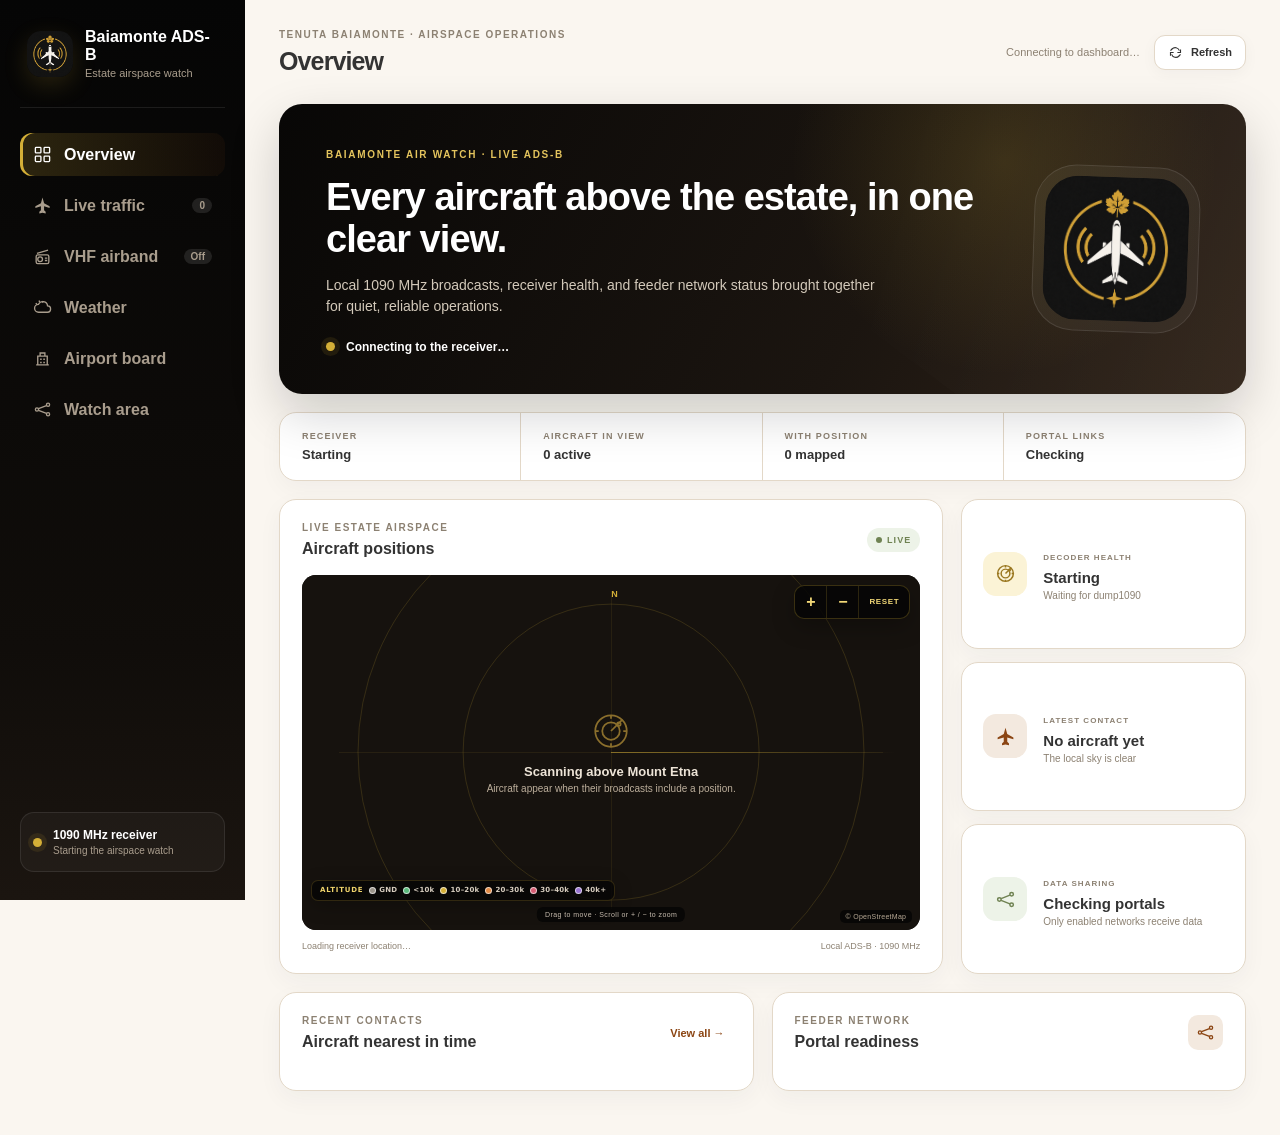
==== baiamonte_adsb/dashboard/web/index.html @ bd0f84be "Fix ADSBHub target visibility" ====
<!doctype html>
<html lang="en">
<head>
  <meta charset="utf-8">
  <meta name="viewport" content="width=device-width,initial-scale=1">
  <meta name="theme-color" content="#faf6f0" media="(prefers-color-scheme: light)">
  <meta name="theme-color" content="#0b0b0b" media="(prefers-color-scheme: dark)">
  <meta name="apple-mobile-web-app-capable" content="yes">
  <meta name="apple-mobile-web-app-status-bar-style" content="black-translucent">
  <meta name="apple-mobile-web-app-title" content="Baiamonte ADS-B">
  <title>Baiamonte ADS-B</title>
  <link rel="icon" type="image/png" sizes="16x16" href="favicon-16.png?v=232">
  <link rel="icon" type="image/png" sizes="32x32" href="favicon-32.png?v=232">
  <link rel="apple-touch-icon" sizes="180x180" href="apple-touch-icon.png?v=232">
  <link rel="manifest" href="site.webmanifest?v=232">
  <link rel="stylesheet" href="app.css">
  <link rel="stylesheet" href="map-theme.css?v=150">
  <link rel="stylesheet" href="weather-theme.css?v=130">
  <link rel="stylesheet" href="interaction-theme.css?v=130">
  <link rel="stylesheet" href="detail-theme.css?v=141">
  <link rel="stylesheet" href="airband-theme.css?v=200">
  <link rel="stylesheet" href="operations-theme.css?v=200">
  <link rel="stylesheet" href="enrichment-theme.css?v=200">
  <link rel="stylesheet" href="adsbhub-targets.css?v=231">
  <link id="automatic-theme" rel="stylesheet" href="theme.css?v=230">
  <link id="forced-dark-theme" rel="stylesheet" href="forced-dark.css?v=230" media="not all">
</head>
<body>
  <svg class="sprite" aria-hidden="true"><defs>
    <symbol id="i-grid" viewBox="0 0 24 24"><rect x="3" y="3" width="7" height="7" rx="1"/><rect x="14" y="3" width="7" height="7" rx="1"/><rect x="3" y="14" width="7" height="7" rx="1"/><rect x="14" y="14" width="7" height="7" rx="1"/></symbol>
    <symbol id="i-plane" viewBox="0 0 24 24"><path d="m12 2 2 7 7 4v2l-7-2v5l2 2v2l-4-1-4 1v-2l2-2v-5l-7 2v-2l7-4 2-7Z"/></symbol>
    <symbol id="i-radar" viewBox="0 0 24 24"><circle cx="12" cy="12" r="9"/><circle cx="12" cy="12" r="5"/><path d="M12 12 18.5 5.5M12 3v2M21 12h-2M12 21v-2M3 12h2"/><circle cx="16.5" cy="8" r="1"/></symbol>
    <symbol id="i-network" viewBox="0 0 24 24"><circle cx="5" cy="12" r="2"/><circle cx="19" cy="6" r="2"/><circle cx="19" cy="18" r="2"/><path d="m7 11 10-4M7 13l10 4"/></symbol>
    <symbol id="i-refresh" viewBox="0 0 24 24"><path d="M20 7v5h-5M4 17v-5h5"/><path d="M18.2 9A7 7 0 0 0 6.4 6.4L4 9M5.8 15A7 7 0 0 0 17.6 17.6L20 15"/></symbol>
    <symbol id="i-radio" viewBox="0 0 24 24"><path d="m5 8 14-4M6 10h12a2 2 0 0 1 2 2v7a2 2 0 0 1-2 2H6a2 2 0 0 1-2-2v-7a2 2 0 0 1 2-2Z"/><circle cx="9" cy="15.5" r="3"/><path d="M15 14h3M15 17h3"/></symbol>
    <symbol id="i-weather" viewBox="0 0 24 24"><path d="M7 18h11a4 4 0 0 0 .4-8A6 6 0 0 0 7 8a5 5 0 0 0 0 10Z"/><path d="M8 3v2M3.5 6.5 5 8M13 4l-1 2"/></symbol>
    <symbol id="i-airport" viewBox="0 0 24 24"><path d="M4 20h16M6 20V9h12v11M9 13h2M13 13h2M9 17h2M13 17h2M9 9V5h6v4"/></symbol>
  </defs></svg>
  <div class="shell">
    <aside>
      <div class="brand"><img src="brand-icon.png" alt=""><span><strong>Baiamonte ADS-B</strong><small>Estate airspace watch</small></span></div>
      <nav>
        <button class="nav active" data-page="overview"><svg><use href="#i-grid"/></svg>Overview</button>
        <button class="nav" data-page="aircraft"><svg><use href="#i-plane"/></svg>Live traffic <em id="nav-count">0</em></button>
        <button class="nav" data-page="airband"><svg><use href="#i-radio"/></svg>VHF airband <em id="vhf-nav-state">Off</em></button>
        <button class="nav" data-page="weather"><svg><use href="#i-weather"/></svg>Weather</button>
        <button class="nav" data-page="airport"><svg><use href="#i-airport"/></svg>Airport board</button>
        <button class="nav" data-page="area"><svg><use href="#i-network"/></svg>Watch area</button>
      </nav>
      <div class="estate-note"><i id="side-light"></i><span><b>1090 MHz receiver</b><small id="side-status">Starting the airspace watch</small></span></div>
    </aside>
    <main>
      <header><div><p class="eyebrow">TENUTA BAIAMONTE · AIRSPACE OPERATIONS</p><h1 id="page-title">Overview</h1></div><div class="header-tools"><span id="last-check">Waiting for receiver</span><button id="refresh"><svg><use href="#i-refresh"/></svg>Refresh</button></div></header>
      <section class="page active" id="overview">
        <div class="hero"><div class="hero-copy"><span>BAIAMONTE AIR WATCH · LIVE ADS-B</span><h2>Every aircraft above the estate, in one clear view.</h2><p>Local 1090 MHz broadcasts, receiver health, and feeder network status brought together for quiet, reliable operations.</p><div class="hero-state"><i id="hero-light"></i><b id="hero-status">Connecting to the receiver…</b></div></div><div class="hero-emblem"><img src="brand-icon.png" alt="Baiamonte aviation emblem"></div></div>
        <div class="summary-strip"><div><small>RECEIVER</small><b id="receiver-status">Starting</b></div><div><small>AIRCRAFT IN VIEW</small><b id="aircraft-count">0 active</b></div><div><small>WITH POSITION</small><b id="positioned-count">0 mapped</b></div><div><small>PORTAL LINKS</small><b id="portal-count">Checking</b></div></div>
        <div class="overview-grid">
          <article class="panel map-panel"><div class="panel-head"><div><p>LIVE ESTATE AIRSPACE</p><h3>Aircraft positions</h3></div><span class="live-pill"><i></i>LIVE</span></div><div class="radar-map" id="radar-map"><div class="range-ring one"></div><div class="range-ring two"></div><div class="cross x"></div><div class="cross y"></div><div class="sweep"></div><span class="compass">N</span><div class="map-empty" id="map-empty"><svg><use href="#i-radar"/></svg><b>Scanning above Mount Etna</b><small>Aircraft appear when their broadcasts include a position.</small></div></div><div class="map-footer"><span id="location-label">Loading receiver location…</span><span>Local ADS-B · 1090 MHz</span></div></article>
          <div class="status-column"><article class="metric-card gold"><span><svg><use href="#i-radar"/></svg></span><div><small>DECODER HEALTH</small><h3 id="decoder-card">Starting</h3><p id="decoder-detail">Waiting for dump1090</p></div></article><article class="metric-card brown"><span><svg><use href="#i-plane"/></svg></span><div><small>LATEST CONTACT</small><h3 id="latest-flight">No aircraft yet</h3><p id="latest-detail">The local sky is clear</p></div></article><article class="metric-card olive"><span><svg><use href="#i-network"/></svg></span><div><small>DATA SHARING</small><h3 id="sharing-card">Checking portals</h3><p>Only enabled networks receive data</p></div></article></div>
        </div>
        <div class="lower-grid"><article class="panel"><div class="panel-head"><div><p>RECENT CONTACTS</p><h3>Aircraft nearest in time</h3></div><button class="text-button" data-go="aircraft">View all →</button></div><div id="recent-aircraft" class="recent-list"></div></article><article class="panel"><div class="panel-head"><div><p>FEEDER NETWORK</p><h3>Portal readiness</h3></div><span class="route-icon"><svg><use href="#i-network"/></svg></span></div><div id="portal-summary" class="portal-list"></div></article></div>
      </section>
      <section class="page" id="aircraft"><div class="section-head"><div><button class="back-button" data-go="overview">← Back to overview</button><p>LIVE TRAFFIC</p><h2>Live traffic</h2><span>Flag, airline or operator, registration, aircraft type, altitude, speed, track, and radio details.</span></div><span class="badge" id="aircraft-badge">0 active</span></div><div id="aircraft-grid" class="aircraft-grid"></div></section>
      <section class="page" id="airband">
        <div class="section-head"><div><button class="back-button" data-go="overview">← Back to overview</button><p>RECEIVE-ONLY AVIATION AUDIO</p><h2>VHF airband</h2><span>Listen to the second RTL-SDR scanning configured civil aviation channels.</span></div><span class="badge neutral" id="vhf-badge">Disabled</span></div>
        <div class="airband-grid">
          <article class="airband-player"><div class="airband-player-copy"><span class="radio-kicker"><i id="vhf-light"></i> TENUTA BAIAMONTE RADIO</span><h3 id="vhf-title">VHF receiver disabled</h3><p id="vhf-detail">Enable the VHF airband receiver in the add-on configuration to begin.</p><audio id="vhf-player" controls preload="none"><source src="api/airband-stream" type="audio/mpeg"></audio><small>Receive-only audio · Civil aviation band · Secrets remain inside Home Assistant</small></div><div class="radio-dial"><svg><use href="#i-radio"/></svg><b>VHF</b><span>118–137 MHz</span></div></article>
          <article class="panel"><p>RADIO PROFILE</p><h3>Second receiver</h3><div id="vhf-profile" class="radio-profile"></div><div class="vhf-warning hidden" id="vhf-conflict">The ADS-B and VHF roles use the same radio. Assign VHF to a different RTL-SDR device.</div></article>
        </div>
        <article class="panel channel-panel"><div class="panel-head"><div><p>SCAN LIST</p><h3>Catania and eastern Sicily aviation channels</h3></div><span class="live-pill"><i></i>RECEIVE ONLY</span></div><div id="vhf-channels" class="vhf-channels"></div></article>
      </section>
      <section class="page" id="area">
        <div class="section-head"><div><button class="back-button" data-go="overview">← Back to overview</button><p>RECEIVER AND SHARING</p><h2>Watch area</h2><span>Receiver health, radio configuration, GPS position, and feeder readiness.</span></div><span class="badge neutral">Configuration</span></div>
        <div class="area-grid"><article class="panel"><p>RECEIVER LOG</p><h3>Hardware activity</h3><div id="receiver-log" class="receiver-log"></div></article><article class="panel"><p>RADIO PROFILE</p><h3>1090 MHz receiver</h3><div id="radio-profile" class="radio-profile"></div></article></div>
        <article class="panel adsbhub-panel">
          <div class="panel-head"><div><p>ADSBHUB · IN AND OUT</p><h3>Public station connection</h3></div><span class="badge neutral" id="adsbhub-badge">Disabled</span></div>
          <div class="public-address"><small>PUBLIC ADDRESS FOR ADSBHUB STATION HOST (IP)</small><div><b id="adsbhub-public-ip">Detecting…</b><button class="text-button" id="copy-adsbhub-ip" type="button">Copy</button><button class="text-button" id="check-adsbhub-ip" type="button">Check public IP now</button></div><span id="adsbhub-public-note">The address is detected without revealing your private update key.</span></div>
          <div class="adsbhub-routes">
            <div><small>OUTBOUND RAW</small><b id="adsbhub-outbound">Disabled</b><span id="adsbhub-outbound-detail">Local receiver → ADSBHub :5001</span></div>
            <div><small>INBOUND SBS</small><b id="adsbhub-inbound">Disabled</b><span id="adsbhub-inbound-detail">ADSBHub :5002 → separate local feed</span></div>
            <div><small>DYNAMIC IP</small><b id="adsbhub-update">Waiting</b><span id="adsbhub-update-detail">Private key remains in Home Assistant</span></div>
          </div>
          <p class="adsbhub-help" id="adsbhub-help">In ADSBHub, select Client mode and Raw protocol, then enter the public address shown above as Station Host (IP).</p>
        </article>
        <div id="portal-grid" class="portal-grid"></div>
        <article class="panel privacy"><span class="route-icon"><svg><use href="#i-network"/></svg></span><div><p>BAIAMONTE DATA POLICY</p><h3>Your keys stay inside Home Assistant</h3><span>This dashboard reports only whether a portal is enabled and configured. It never exposes sharing keys, feeder IDs, UUIDs, or sharecodes.</span></div></article>
      </section>
      <section class="page" id="weather"><div class="section-head"><div><button class="back-button" data-go="overview">← Back to overview</button><p>SICILY WEATHER</p><h2>Estate and aviation weather</h2><span>GPS-positioned conditions, five-day outlook, live rain radar, and nearby METAR reports.</span></div><span class="badge neutral" id="weather-source">Loading</span></div><div id="weather-current" class="weather-current"></div><article class="panel operations-panel"><div class="panel-head"><div><p>FIVE-DAY OUTLOOK</p><h3>Tenuta Baiamonte</h3></div></div><div id="weather-forecast" class="weather-forecast"></div></article><article class="panel operations-panel"><div class="panel-head"><div><p>AVIATION WEATHER</p><h3>Eastern Sicily METAR</h3></div></div><div id="metar-grid" class="metar-grid"></div></article></section>
      <section class="page" id="airport"><div class="section-head"><div><button class="back-button" data-go="overview">← Back to overview</button><p>CATANIA MOVEMENTS</p><h2><span id="airport-code">LICC</span> airport board</h2><span id="airport-source">OpenSky observed movements</span></div><button class="badge board-refresh" id="airport-refresh">Refresh board</button></div><div class="airport-columns"><article class="panel"><div class="panel-head"><div><p>ARRIVALS</p><h3>Recent and expected inbound</h3></div></div><div id="arrival-board" class="movement-board"><div class="empty">Open the board to load movements.</div></div></article><article class="panel"><div class="panel-head"><div><p>DEPARTURES</p><h3>Recent and expected outbound</h3></div></div><div id="departure-board" class="movement-board"><div class="empty">Open the board to load movements.</div></div></article></div><p class="airport-notice" id="airport-notice">Free mode shows observed OpenSky movements. Optional FlightAware AeroAPI adds schedules, gates, and live status.</p></section>
    </main>
  </div>
  <script src="map.js?v=150"></script>
  <script src="airport.js?v=200"></script>
  <script src="app.js?v=233"></script>
  <script src="theme-control.js?v=230"></script>
  <script src="operations.js?v=220"></script>
  <script src="adsbhub-health.js?v=233"></script>
</body>
</html>
---- baiamonte_adsb/dashboard/web/app.css ----
:root{--black:#050505;--charcoal:#17130f;--ink:#333;--muted:#7d7469;--line:#e3d8c8;--paper:#faf6f0;--white:#fff;--gold:#d4af37;--brown:#8b4513;--olive:#6f8252;--red:#b7544d;--shadow:0 18px 50px rgba(16,20,24,.09)}*{box-sizing:border-box}html,body{margin:0;min-height:100%;font-family:"Avenir Next",Futura,"Century Gothic",-apple-system,BlinkMacSystemFont,"Segoe UI",sans-serif;color:var(--ink);background:var(--paper)}button{font:inherit}.sprite{position:absolute;width:0;height:0}.shell{display:grid;grid-template-columns:245px 1fr;min-height:100vh}aside{position:sticky;top:0;height:100vh;background:linear-gradient(180deg,#050505,#100d0a 72%,#1b1510);color:#fff;padding:28px 20px;display:flex;flex-direction:column}.brand{display:flex;align-items:center;gap:12px;padding:0 7px 28px;border-bottom:1px solid rgba(255,255,255,.09)}.brand img{width:46px;height:46px;border-radius:14px;box-shadow:0 8px 25px rgba(212,175,55,.16)}.brand span,.estate-note span{display:flex;flex-direction:column}.brand strong{font-size:16px}.brand small,.estate-note small{color:#a99d8d;margin-top:3px;font-size:11px}nav{padding-top:25px;display:grid;gap:8px}.nav{border:0;background:transparent;color:#a99d8d;border-radius:12px;padding:12px 13px;display:flex;align-items:center;gap:12px;cursor:pointer;text-align:left;font-weight:650;transition:.2s}.nav svg,.route-icon svg{width:19px;height:19px;fill:none;stroke:currentColor;stroke-width:1.7}.nav #unused,.nav use[href="#i-plane"]{fill:currentColor;stroke:none}.nav:hover{color:#fffaf2;background:rgba(255,255,255,.05)}.nav.active{color:#fff;background:linear-gradient(90deg,rgba(212,175,55,.18),rgba(139,69,19,.08));box-shadow:inset 3px 0 var(--gold)}.nav em{margin-left:auto;background:rgba(255,255,255,.1);border-radius:20px;padding:2px 7px;font-size:10px;font-style:normal}.estate-note{margin-top:auto;display:flex;align-items:center;gap:11px;padding:15px 12px;border:1px solid rgba(255,255,255,.09);border-radius:14px;background:rgba(255,255,255,.035)}.estate-note>i,.hero-state i{width:9px;height:9px;border-radius:50%;background:var(--gold);box-shadow:0 0 0 5px rgba(212,175,55,.1)}.estate-note>i.online,.hero-state i.online{background:var(--olive);box-shadow:0 0 0 5px rgba(111,130,82,.14)}.estate-note b{font-size:12px}.estate-note small{font-size:10px;white-space:nowrap;overflow:hidden;text-overflow:ellipsis;max-width:160px}main{min-width:0;padding:0 34px 44px}header{height:104px;display:flex;align-items:center;justify-content:space-between}p.eyebrow,.panel p,.section-head p{margin:0 0 7px;font-size:10px;font-weight:800;letter-spacing:.15em;color:#8c8172}header h1{margin:0;font-size:25px;letter-spacing:-.035em}.header-tools{display:flex;align-items:center;gap:14px;color:#8c8172;font-size:11px}#refresh{border:1px solid var(--line);background:#fff;color:var(--ink);border-radius:11px;padding:9px 13px;display:flex;align-items:center;gap:8px;cursor:pointer;font-weight:700;box-shadow:0 4px 15px rgba(16,36,60,.04)}#refresh svg{width:15px;height:15px;fill:none;stroke:currentColor;stroke-width:1.8}.page{display:none}.page.active{display:block}.hero{min-height:244px;border-radius:23px;overflow:hidden;background:radial-gradient(circle at 75% 20%,rgba(212,175,55,.16),transparent 28%),linear-gradient(120deg,#080706 0%,#1b1510 62%,#302318 100%);box-shadow:0 20px 50px rgba(5,10,15,.18);padding:40px 47px;display:flex;justify-content:space-between;align-items:center;color:#fff;position:relative}.hero:before{content:"";position:absolute;inset:0;background:linear-gradient(105deg,transparent 60%,rgba(255,255,255,.035));clip-path:polygon(30% 0,100% 0,100% 100%,70% 100%)}.hero-copy{position:relative;z-index:1;max-width:650px}.hero-copy>span{font-size:10px;color:#e4c45d;font-weight:800;letter-spacing:.17em}.hero h2{font-size:38px;line-height:1.1;letter-spacing:-.025em;margin:15px 0 10px}.hero p{color:#d3c9ba;font-size:14px;line-height:1.55;max-width:550px}.hero-state{display:flex;align-items:center;gap:11px;margin-top:22px;font-size:12px}.hero-emblem{position:relative;z-index:1;width:166px;height:166px;border-radius:42px;padding:10px;background:rgba(255,255,255,.045);border:1px solid rgba(255,255,255,.1);transform:rotate(2deg)}.hero-emblem img{width:100%;height:100%;object-fit:cover;border-radius:33px}.summary-strip{margin:18px 0;display:grid;grid-template-columns:repeat(4,1fr);background:#fff;border:1px solid var(--line);border-radius:17px;box-shadow:0 8px 24px rgba(16,36,60,.04)}.summary-strip div{padding:18px 22px;border-right:1px solid var(--line);display:flex;flex-direction:column}.summary-strip div:last-child{border-right:0}.summary-strip small{font-size:9px;letter-spacing:.13em;font-weight:800;color:#8c8172}.summary-strip b{font-size:13px;margin-top:6px}.overview-grid{display:grid;grid-template-columns:minmax(0,1.75fr) minmax(250px,.75fr);gap:18px}.panel{background:#fff;border:1px solid var(--line);border-radius:17px;padding:22px;box-shadow:0 8px 25px rgba(16,36,60,.045)}.panel-head{display:flex;align-items:center;justify-content:space-between;margin-bottom:17px}.panel h3{font-size:16px;margin:0}.live-pill{font-size:9px;font-weight:900;letter-spacing:.12em;color:var(--olive);background:#edf3e8;padding:7px 9px;border-radius:30px}.live-pill i{display:inline-block;width:6px;height:6px;background:var(--olive);border-radius:50%;margin-right:5px}.radar-map{height:355px;border-radius:14px;position:relative;overflow:hidden;background-color:#16120e;background-image:linear-gradient(rgba(212,175,55,.055) 1px,transparent 1px),linear-gradient(90deg,rgba(212,175,55,.055) 1px,transparent 1px),radial-gradient(circle at 50% 50%,rgba(139,69,19,.17),transparent 62%);background-size:34px 34px,34px 34px,100% 100%}.range-ring{position:absolute;left:50%;top:50%;border:1px solid rgba(212,175,55,.17);border-radius:50%;transform:translate(-50%,-50%)}.range-ring.one{width:48%;aspect-ratio:1}.range-ring.two{width:82%;aspect-ratio:1}.cross{position:absolute;background:rgba(212,175,55,.09)}.cross.x{left:6%;right:6%;height:1px;top:50%}.cross.y{top:6%;bottom:6%;width:1px;left:50%}.sweep{position:absolute;left:50%;top:50%;width:46%;height:1px;background:linear-gradient(90deg,rgba(212,175,55,.55),transparent);transform-origin:left;animation:sweep 7s linear infinite}.compass{position:absolute;top:14px;left:50%;color:var(--gold);font-size:9px;font-weight:900}.map-empty{position:absolute;inset:0;display:flex;flex-direction:column;align-items:center;justify-content:center;color:#bcae9b;text-align:center}.map-empty.hidden{display:none}.map-empty svg{width:42px;height:42px;fill:none;stroke:#8b6f2c;stroke-width:1;margin-bottom:12px}.map-empty b{font-size:13px;color:#ede4d7}.map-empty small{font-size:10px;margin-top:4px}.aircraft-marker{position:absolute;width:27px;height:27px;border-radius:50%;background:#fff;color:#6a3b18;border:3px solid var(--gold);box-shadow:0 0 0 6px rgba(212,175,55,.13);transform:translate(-50%,-50%);display:grid;place-items:center;font-size:13px;font-weight:900;cursor:default}.aircraft-marker span{display:block;transform:rotate(var(--track,0deg))}.aircraft-marker:after{content:attr(data-name);position:absolute;top:31px;left:50%;transform:translateX(-50%);background:rgba(5,10,15,.88);color:#faf6f0;font-size:8px;white-space:nowrap;padding:4px 6px;border-radius:5px}.map-footer{display:flex;justify-content:space-between;margin-top:11px;color:#8c8172;font-size:9px}.status-column{display:grid;gap:13px}.metric-card{background:#fff;border:1px solid var(--line);border-radius:17px;padding:21px;display:flex;gap:16px;align-items:center;box-shadow:0 8px 25px rgba(16,36,60,.045)}.metric-card>span{width:44px;height:44px;border-radius:13px;display:grid;place-items:center;flex:0 0 auto}.metric-card svg{width:21px;height:21px;fill:none;stroke:currentColor;stroke-width:1.7}.metric-card use[href="#i-plane"]{fill:currentColor;stroke:none}.metric-card.gold>span{background:#fbf3d6;color:#9a7720}.metric-card.brown>span{background:#f3e9df;color:var(--brown)}.metric-card.olive>span{background:#edf3e8;color:var(--olive)}.metric-card small{font-size:8px;font-weight:850;letter-spacing:.13em;color:#8c8172}.metric-card h3{margin:5px 0 4px;font-size:15px}.metric-card p{font-size:10px;letter-spacing:0;font-weight:500;margin:0;color:#8c8172}.lower-grid{display:grid;grid-template-columns:1fr 1fr;gap:18px;margin-top:18px}.text-button{border:0;background:transparent;color:var(--brown);font-weight:750;font-size:11px;cursor:pointer}.recent-list,.portal-list{display:grid}.recent-row,.portal-row{display:grid;grid-template-columns:auto 1fr auto;gap:12px;align-items:center;padding:12px 0;border-top:1px solid #eee5da}.recent-row:first-child,.portal-row:first-child{border-top:0}.aircraft-icon{width:35px;height:35px;border-radius:10px;background:#f8efd5;color:var(--brown);display:grid;place-items:center}.aircraft-icon svg{width:18px;height:18px;fill:currentColor}.recent-row span{display:flex;flex-direction:column}.recent-row b,.portal-row b{font-size:11px}.recent-row small,.portal-row small{font-size:9px;color:#8c8172;margin-top:3px}.recent-row>em{font-style:normal;font-size:10px;font-weight:800;color:#5f7183}.state-dot{width:8px;height:8px;border-radius:50%;background:#c8bfb4}.state-dot.ready{background:var(--olive)}.state-dot.pending{background:var(--gold)}.empty{padding:31px 12px;text-align:center;color:#8c8172;font-size:11px}.route-icon{width:35px;height:35px;border-radius:10px;background:#f3e9df;color:var(--brown);display:grid;place-items:center}.section-head{display:flex;justify-content:space-between;align-items:end;margin:14px 0 24px}.section-head h2{font-size:27px;letter-spacing:-.035em;margin:0 0 6px}.section-head span{color:#83786c;font-size:12px}.badge{padding:7px 11px;border-radius:30px;background:#f1eadb;color:#695b32;font-size:10px!important;font-weight:800}.badge.neutral{background:#eeeae4;color:#74695e}.aircraft-grid,.portal-grid{display:grid;grid-template-columns:repeat(3,minmax(0,1fr));gap:16px}.aircraft-card,.portal-card{background:#fff;border:1px solid var(--line);border-radius:17px;padding:20px;box-shadow:0 8px 25px rgba(16,36,60,.045)}.aircraft-card-top,.portal-card-top{display:flex;justify-content:space-between;align-items:start}.aircraft-card h3,.portal-card h3{margin:15px 0 4px;font-size:17px}.aircraft-card .hex{font-size:9px;color:#887d70}.status{font-size:9px;font-weight:800;padding:6px 9px;border-radius:20px;background:#f5eddd;color:#79591e}.status.off{background:#efebe6;color:#82786f}.status.ready{background:#edf3e8;color:#566a3d}.aircraft-metrics{display:grid;grid-template-columns:1fr 1fr;margin-top:18px;border-top:1px solid var(--line)}.aircraft-metrics div{padding-top:13px;display:flex;flex-direction:column}.aircraft-metrics small,.portal-card small{font-size:8px;color:#8c8172;font-weight:800;letter-spacing:.1em}.aircraft-metrics b{font-size:12px;margin-top:5px}.portal-card p{font-size:11px;color:#7d7469;line-height:1.55;margin:14px 0 0}.privacy{margin-top:18px;display:flex;gap:16px;align-items:center}.privacy>div:last-child>span{font-size:11px;color:#7d7469}.privacy h3{margin-bottom:6px}@keyframes sweep{to{transform:rotate(360deg)}}@media(max-width:1050px){.overview-grid{grid-template-columns:1fr}.status-column{grid-template-columns:repeat(3,1fr)}.metric-card{align-items:flex-start}.aircraft-grid,.portal-grid{grid-template-columns:repeat(2,1fr)}}@media(max-width:760px){.shell{display:block}aside{position:relative;height:auto;padding:15px 16px;display:block}.brand{padding-bottom:14px}.brand img{width:39px;height:39px}nav{display:flex;padding-top:12px;overflow:auto}.nav{white-space:nowrap;padding:10px}.estate-note{display:none}main{padding:0 15px 30px}header{height:86px}.header-tools>span{display:none}.hero{padding:29px 25px;min-height:260px}.hero h2{font-size:30px}.hero-emblem{display:none}.summary-strip{grid-template-columns:1fr 1fr}.summary-strip div:nth-child(2){border-right:0}.summary-strip div:nth-child(-n+2){border-bottom:1px solid var(--line)}.overview-grid,.lower-grid{grid-template-columns:1fr}.status-column{grid-template-columns:1fr}.aircraft-grid,.portal-grid{grid-template-columns:1fr}.radar-map{height:300px}.section-head{align-items:start;gap:10px}.section-head h2{font-size:24px}}
---- baiamonte_adsb/dashboard/web/map-theme.css ----
.radar-map,.map{isolation:isolate;background:#0b0907!important}.geo-tiles{position:absolute;inset:0;z-index:0;overflow:hidden;background:#16120e}.geo-tiles img{position:absolute;width:256px;height:256px;max-width:none;user-select:none;filter:grayscale(.72) sepia(.42) brightness(.52) contrast(1.22) saturate(.72);opacity:.88}.radar-map .range-ring,.radar-map .cross,.radar-map .sweep,.radar-map .compass,.map .grid,.map .ring,.map .axis,.map .sweep,.map .north,.map .range{z-index:2}.aircraft-marker,.plane,.estate,.estate-map-marker{z-index:5}.map-empty,.empty{z-index:6;pointer-events:none}.map-attribution{position:absolute;right:8px;bottom:7px;z-index:8;padding:3px 6px;border-radius:5px;background:rgba(5,5,5,.76);color:#b8aa96!important;font-size:7px;text-decoration:none;letter-spacing:.04em}.estate-map-marker{position:absolute;transform:translate(-50%,-50%);display:flex;flex-direction:column;align-items:center;color:#d4af37;text-shadow:0 2px 8px #000;pointer-events:none}.estate-map-marker span{font-size:17px}.estate-map-marker b{margin-top:4px;padding:3px 6px;border-radius:5px;background:rgba(5,5,5,.82);font-family:Georgia,serif;font-size:9px;white-space:nowrap}.aircraft-marker{width:25px!important;height:25px!important;border:0!important;border-radius:0!important;background:transparent!important;color:var(--aircraft-color,#d4af37)!important;box-shadow:none!important}.aircraft-marker .aircraft-shape,.plane-icon .aircraft-shape{display:block;width:25px;height:25px;overflow:visible;fill:var(--aircraft-color,#d4af37);stroke:rgba(255,255,255,.96);stroke-width:.75;stroke-linejoin:round;transform:rotate(var(--track,0deg));filter:drop-shadow(0 2px 3px rgba(0,0,0,.9)) drop-shadow(0 0 3px rgba(212,175,55,.38));transform-origin:50% 50%}.plane-icon{width:28px!important;height:28px!important;border:0!important;border-radius:0!important;background:transparent!important;color:var(--aircraft-color,#d4af37)!important;box-shadow:none!important}.plane-icon .aircraft-shape{width:28px;height:28px}.altitude-legend{position:absolute;left:9px;bottom:29px;z-index:10;display:flex;align-items:center;gap:6px;padding:6px 8px;border:1px solid rgba(212,175,55,.2);border-radius:7px;background:rgba(5,5,5,.82);color:#d8cec0;font:700 7px/1 system-ui,sans-serif;letter-spacing:.03em;pointer-events:none;box-shadow:0 5px 18px rgba(0,0,0,.25)}.altitude-legend>b{color:#f0d46c;font-size:7px;letter-spacing:.11em}.altitude-legend span{display:flex;align-items:center;gap:3px;white-space:nowrap}.altitude-legend i{width:7px;height:7px;border:1px solid rgba(255,255,255,.65);border-radius:50%;background:var(--legend-color)}.back-button,.display-back{border:1px solid rgba(139,69,19,.22);border-radius:10px;background:#fff;color:#75421d;padding:8px 11px;font:inherit;font-size:10px;font-weight:800;cursor:pointer}.back-button{display:inline-flex;margin:0 0 15px}.display-back{background:rgba(255,255,255,.07);border-color:rgba(212,175,55,.24);color:#e8cb68;margin-right:2px}.display-back:hover,.back-button:hover{border-color:#d4af37}.map .estate{z-index:5}.map .plane{z-index:6}@media(max-width:800px){.display-back{padding:7px 8px;font-size:8px}.map-attribution{font-size:6px}.altitude-legend{gap:4px;padding:5px 6px}.altitude-legend>b{display:none}}
---- baiamonte_adsb/dashboard/web/weather-theme.css ----
.weather-tiles{position:absolute;inset:0;z-index:1;overflow:hidden;pointer-events:none}.weather-tiles[hidden]{display:none}.weather-tiles img{position:absolute;max-width:none;user-select:none}.weather-status{position:absolute;left:10px;top:10px;z-index:9;padding:6px 9px;border:1px solid rgba(115,177,211,.28);border-radius:20px;background:rgba(5,12,18,.84);color:#b9def1;font-size:8px;font-weight:900;letter-spacing:.12em;box-shadow:0 6px 18px rgba(0,0,0,.22)}.weather-attribution{position:absolute;left:8px;bottom:7px;z-index:9;padding:3px 6px;border-radius:5px;background:rgba(5,5,5,.76);color:#b9def1!important;font-size:7px;text-decoration:none;letter-spacing:.04em}.weather-status[hidden],.weather-attribution[hidden]{display:none}@media(max-width:800px){.weather-status{font-size:7px;padding:5px 7px}.weather-attribution{font-size:6px}}
---- baiamonte_adsb/dashboard/web/interaction-theme.css ----
.interactive-map{cursor:grab;touch-action:none}.interactive-map.dragging{cursor:grabbing}.map-controls{position:absolute;right:10px;top:10px;z-index:11;display:flex;overflow:hidden;border:1px solid rgba(212,175,55,.25);border-radius:10px;background:rgba(5,5,5,.86);box-shadow:0 8px 22px rgba(0,0,0,.25)}.map-controls button{min-width:32px;height:32px;border:0;border-right:1px solid rgba(212,175,55,.18);background:transparent;color:#f3d978;font-size:16px;font-weight:900;cursor:pointer}.map-controls button:last-child{border-right:0;padding:0 10px;font-size:8px;letter-spacing:.08em;text-transform:uppercase}.map-controls button:hover{background:rgba(212,175,55,.14)}.map-interaction-hint{position:absolute;left:50%;bottom:8px;z-index:10;transform:translateX(-50%);padding:4px 8px;border-radius:6px;background:rgba(5,5,5,.76);color:#c7bcae;font-size:7px;letter-spacing:.06em;white-space:nowrap;pointer-events:none}@media(max-width:760px){.map-interaction-hint{display:none}.map-controls button{height:30px;min-width:30px}}
---- baiamonte_adsb/dashboard/web/detail-theme.css ----
.area-grid{display:grid;grid-template-columns:1fr 1fr;gap:16px;margin-bottom:16px}
.receiver-log{max-height:250px;overflow:auto;margin-top:14px}
.receiver-log-row{display:grid;grid-template-columns:70px 1fr;gap:10px;padding:9px 0;border-top:1px solid #eee5da;font-size:9px}
.receiver-log-row time{color:#9a8d7d}.receiver-log-row span{color:#574e44}
.radio-profile{display:grid;grid-template-columns:1fr 1fr;gap:8px;margin-top:14px}
.radio-profile div{padding:10px;border-radius:9px;background:#f3ede4;display:flex;flex-direction:column}.radio-profile small{font-size:8px;color:#8c8172}.radio-profile b{margin-top:4px;font-size:11px}
.aircraft-grid{gap:12px}.aircraft-card{padding:14px;border-radius:15px}.aircraft-card h3{margin:10px 0 3px;font-size:15px}
.aircraft-identity{display:flex;align-items:center;gap:6px}.identity-flag{display:flex;align-items:center;gap:3px;padding:3px 5px;border:1px solid #e8dece;border-radius:7px;background:#faf6f0}.identity-flag small{font-size:6px;color:#8c8172;font-weight:900;letter-spacing:.08em}.identity-flag b{font-size:17px;line-height:1}.identity-flag.carrier{background:#f3ede4}.airline-mark{display:grid;place-items:center;min-width:38px;height:28px;padding:0 7px;border-radius:6px;background:linear-gradient(135deg,#17130f,#8b4513);color:#f3d978;font-size:7px;font-weight:900;letter-spacing:.06em;text-align:center}
.aircraft-metrics{grid-template-columns:repeat(4,1fr);gap:6px;margin-top:11px}.aircraft-metrics b{font-size:10px;margin-top:4px}.aircraft-detail{margin-top:9px;padding:8px 10px;border-radius:9px;background:#f3ede4;color:#766b5e;font-size:9px;line-height:1.5}
@media(max-width:760px){.area-grid{grid-template-columns:1fr}.aircraft-metrics{grid-template-columns:1fr 1fr}}
---- baiamonte_adsb/dashboard/web/airband-theme.css ----
.airband-grid{display:grid;grid-template-columns:minmax(0,1.55fr) minmax(280px,.7fr);gap:18px}.airband-player{min-height:315px;border-radius:20px;padding:36px 38px;overflow:hidden;display:flex;align-items:center;justify-content:space-between;color:#fff;background:radial-gradient(circle at 78% 22%,rgba(212,175,55,.28),transparent 25%),linear-gradient(125deg,#080706,#25190f 68%,#4a2d17);box-shadow:0 20px 50px rgba(18,11,6,.2)}.airband-player-copy{max-width:620px;position:relative;z-index:1}.radio-kicker{font-size:10px;letter-spacing:.16em;color:#e5c85f;font-weight:850}.radio-kicker i{display:inline-block;width:8px;height:8px;border-radius:50%;margin-right:7px;background:#8c8172}.radio-kicker i.online{background:#7f9a5f;box-shadow:0 0 0 5px rgba(127,154,95,.15)}.airband-player h3{font-size:28px;margin:18px 0 8px}.airband-player p{color:#d1c3b2;font-size:12px;line-height:1.5;margin:0 0 23px}.airband-player audio{display:block;width:min(500px,100%);height:42px;accent-color:#d4af37}.airband-player small{display:block;color:#a99a88;font-size:9px;margin-top:12px}.radio-dial{width:155px;height:155px;border-radius:50%;border:1px solid rgba(255,255,255,.17);background:rgba(0,0,0,.22);box-shadow:inset 0 0 0 12px rgba(255,255,255,.025);display:flex;flex-direction:column;align-items:center;justify-content:center;flex:0 0 auto}.radio-dial svg{width:38px;height:38px;fill:none;stroke:#d4af37;stroke-width:1.4}.radio-dial b{font-size:18px;margin-top:7px}.radio-dial span{font-size:8px;color:#bdae9b;letter-spacing:.1em;margin-top:3px}.channel-panel{margin-top:18px}.vhf-channels{display:grid;grid-template-columns:repeat(4,minmax(0,1fr));gap:11px}.vhf-channel{border:1px solid #e3d8c8;border-radius:13px;padding:15px;background:linear-gradient(145deg,#fff,#faf5ec);display:flex;flex-direction:column}.vhf-channel b{font-size:17px;color:#69401e}.vhf-channel small{font-size:9px;color:#84786a;margin-top:5px}.vhf-warning{margin-top:16px;padding:12px;border-radius:10px;background:#f7e1dc;color:#89443d;font-size:10px;line-height:1.45}.hidden{display:none!important}@media(max-width:980px){.airband-grid{grid-template-columns:1fr}.vhf-channels{grid-template-columns:repeat(2,1fr)}}@media(max-width:650px){.airband-player{padding:28px 24px}.radio-dial{display:none}.vhf-channels{grid-template-columns:1fr}}
---- baiamonte_adsb/dashboard/web/operations-theme.css ----
.operations-panel{margin-top:18px}.weather-current{display:grid;grid-template-columns:1.3fr repeat(3,1fr);gap:12px}.weather-current>div{min-height:115px;border-radius:16px;padding:20px;background:#fff;border:1px solid #e3d8c8;display:flex;flex-direction:column;justify-content:center}.weather-current>div:first-child{color:#fff;background:linear-gradient(135deg,#17130f,#69401e)}.weather-current small,.weather-forecast small,.metar-card small{font-size:8px;letter-spacing:.12em;color:#8c8172;font-weight:850}.weather-current>div:first-child small{color:#d7bc70}.weather-current b{font-size:21px;margin:7px 0 3px}.weather-current span{font-size:10px;color:#8c8172}.weather-current>div:first-child span{color:#d4c5b4}.weather-forecast{display:grid;grid-template-columns:repeat(5,1fr);gap:10px}.forecast-day{padding:14px;border-radius:12px;background:#f7f1e8;display:flex;flex-direction:column}.forecast-day b{font-size:12px;margin:7px 0}.forecast-day span{font-size:9px;color:#796e62}.metar-grid{display:grid;grid-template-columns:repeat(4,1fr);gap:10px}.metar-card{padding:15px;border:1px solid #e3d8c8;border-radius:12px}.metar-card header{height:auto}.metar-card b{font-size:15px}.flight-category{font-style:normal;font-size:8px;border-radius:20px;padding:4px 6px;background:#edf3e8;color:#566a3d;margin-left:auto}.metar-card p{font-size:10px!important;letter-spacing:0!important;margin:10px 0 0!important;color:#766b5e!important}.airport-columns{display:grid;grid-template-columns:1fr 1fr;gap:18px}.movement-row{display:grid;grid-template-columns:1fr auto;gap:9px;padding:13px 0;border-top:1px solid #eee5da}.movement-row:first-child{border-top:0}.movement-row b{font-size:13px}.movement-row span{font-size:9px;color:#7d7469}.movement-row em{grid-column:1/-1;font-style:normal;font-size:9px;color:#9a7720}.airport-notice{font-size:10px;color:#7d7469;text-align:center}.board-refresh{border:0;cursor:pointer}.nav use[href="#i-weather"],.nav use[href="#i-airport"]{fill:none;stroke:currentColor}@media(max-width:1000px){.weather-current{grid-template-columns:1fr 1fr}.metar-grid{grid-template-columns:1fr 1fr}}@media(max-width:760px){.airport-columns,.weather-current{grid-template-columns:1fr}.weather-forecast{grid-template-columns:1fr 1fr}.metar-grid{grid-template-columns:1fr}}
.adsbhub-panel{margin:18px 0;background:linear-gradient(145deg,#fff,#fbf6ec)}.public-address{padding:20px;border:1px solid #e3d8c8;border-radius:15px;background:#17130f;color:#fff}.public-address small,.adsbhub-routes small{display:block;font-size:8px;font-weight:850;letter-spacing:.13em;color:#a99d8d}.public-address>div{display:flex;align-items:center;gap:14px;margin:8px 0 5px}.public-address b{font-size:25px;letter-spacing:.02em;color:#e4c45d;word-break:break-all}.public-address .text-button{color:#e4c45d;border:1px solid rgba(228,196,93,.35);border-radius:8px;padding:6px 10px}.public-address span,.adsbhub-routes span{font-size:9px;color:#bdb3a8}.adsbhub-routes{display:grid;grid-template-columns:repeat(3,1fr);gap:12px;margin-top:14px}.adsbhub-routes>div{padding:16px;border:1px solid #e3d8c8;border-radius:13px;display:flex;flex-direction:column;background:#fff}.adsbhub-routes b{font-size:13px;margin:6px 0}.adsbhub-help{font-size:10px!important;letter-spacing:0!important;line-height:1.55;margin:14px 2px 0!important;color:#756958!important}@media(max-width:760px){.adsbhub-routes{grid-template-columns:1fr}.public-address b{font-size:19px}}
---- baiamonte_adsb/dashboard/web/enrichment-theme.css ----
.detail-button{margin-top:9px;border:0;border-radius:8px;padding:8px 10px;background:#17130f;color:#e7c85e;font-size:9px;font-weight:800;cursor:pointer}.detail-button:disabled{opacity:.65;cursor:wait}
---- baiamonte_adsb/dashboard/web/adsbhub-targets.css ----
.aircraft-marker.adsbhub-target .aircraft-shape,
.plane.adsbhub-target .aircraft-shape {
  stroke: #70c7f2;
  stroke-width: 1.35;
  filter: drop-shadow(0 2px 3px rgba(0, 0, 0, .9)) drop-shadow(0 0 5px rgba(63, 169, 221, .9));
}
---- baiamonte_adsb/dashboard/web/theme.css ----
:root{color-scheme:light dark}
@media(prefers-color-scheme:dark){
  :root{--ink:#f1ede5;--muted:#aaa094;--line:#3b362d;--paper:#0f0e0d;--white:#1b1917;--shadow:0 18px 50px rgba(0,0,0,.38)}
  html,body{background:#0b0b0b;color:var(--ink)}
  header,.section-head span{color:#aaa094}
  .panel,.metric-card,.aircraft-card,.portal-card,.summary-strip,.config-panel,.airband-player,.adsbhub-panel,.adsbhub-routes>div{background:#1b1917;border-color:#3b362d;box-shadow:0 8px 25px rgba(0,0,0,.32)}
  .summary-strip div,.recent-row,.portal-row,.aircraft-metrics,.movement-row{border-color:#3b362d}
  .config-panel input,.config-panel select,.admin-code input{background:#11100f;border-color:#51483d;color:#f2ece4}
  .diagnostic-grid div,.device-list div,.feeder-service,.frequency-list span,.forecast-list div,.aviation-weather article,.weather-current>div,.weather-forecast>div,.metar-card{background:#151310;border-color:#3b362d}
  .feeder-readiness div{background:#211713}.feeder-readiness div.ready{background:#192016}.feeder-service[open] summary{border-color:#3b362d}
  .hardware-monitor,.scanner-console{background:linear-gradient(145deg,#211b16,#17130f);border-color:#42362b}
  .scanner-console select{background-color:#171411;border-color:#493d32;color:#eee8df}
  .secondary-button,.listening-controls button,.back-button{background:#2c251e;border-color:#51483d;color:#eee8df}
  .badge.neutral,.status.off{background:#2a2520;color:#beb4a8}
  #refresh{background:#211d19;border-color:#41372e;color:#f4ede4}
  .config-actions{background:rgba(33,28,24,.96);border-color:#493d32}
  .weather-readout>div:not(.weather-hero),.site-comparison>div,.radio-profile div,.coordinate-grid div,.entity-route span,.destination{background:#151310;border-color:#3b362d;color:#eee8df}
  .map-footer,.config-panel label,.diagnostic-grid small,.radio-profile small,.receiver-log-row time,.aircraft-card .hex,.identity-flag small{color:#aaa094}
  .receiver-log-row{border-color:#3b362d}.receiver-log-row span{color:#d7cec4}
  .portal-card p,.privacy>div:last-child>span,.recent-row small,.portal-row small,.aircraft-detail,.airport-notice,.movement-row span{color:#bdb3a8}
  .frequency-list span{color:#e9e1d7}.aircraft-detail{background:#151310}.identity-flag{background:#151310;border-color:#3b362d}.identity-flag.carrier{background:#211c17}
  .weather-alert,.airport-source{background:#211d18;color:#eee8df}.route-icon,.aircraft-icon{background:#2b241d;color:#d6b55b}.live-pill{background:#26301f;color:#a8c38c}
}
---- baiamonte_adsb/dashboard/web/forced-dark.css ----
:root{color-scheme:dark;--ink:#f1ede5;--muted:#aaa094;--line:#3b362d;--paper:#0f0e0d;--white:#1b1917;--shadow:0 18px 50px rgba(0,0,0,.38)}
html,body{background:#0b0b0b;color:var(--ink)}
header,.section-head span{color:#aaa094}
.panel,.metric-card,.aircraft-card,.portal-card,.summary-strip,.config-panel,.airband-player,.adsbhub-panel,.adsbhub-routes>div{background:#1b1917;border-color:#3b362d;box-shadow:0 8px 25px rgba(0,0,0,.32)}
.summary-strip div,.recent-row,.portal-row,.aircraft-metrics,.movement-row{border-color:#3b362d}
.config-panel input,.config-panel select,.admin-code input{background:#11100f;border-color:#51483d;color:#f2ece4}
.diagnostic-grid div,.device-list div,.feeder-service,.frequency-list span,.forecast-list div,.aviation-weather article,.weather-current>div,.weather-forecast>div,.metar-card{background:#151310;border-color:#3b362d}
.feeder-readiness div{background:#211713}.feeder-readiness div.ready{background:#192016}.feeder-service[open] summary{border-color:#3b362d}
.hardware-monitor,.scanner-console{background:linear-gradient(145deg,#211b16,#17130f);border-color:#42362b}
.scanner-console select{background-color:#171411;border-color:#493d32;color:#eee8df}
.secondary-button,.listening-controls button,.back-button{background:#2c251e;border-color:#51483d;color:#eee8df}
.badge.neutral,.status.off{background:#2a2520;color:#beb4a8}
#refresh{background:#211d19;border-color:#41372e;color:#f4ede4}
.config-actions{background:rgba(33,28,24,.96);border-color:#493d32}
.weather-readout>div:not(.weather-hero),.site-comparison>div,.radio-profile div,.coordinate-grid div,.entity-route span,.destination{background:#151310;border-color:#3b362d;color:#eee8df}
.map-footer,.config-panel label,.diagnostic-grid small,.radio-profile small,.receiver-log-row time,.aircraft-card .hex,.identity-flag small{color:#aaa094}
.receiver-log-row{border-color:#3b362d}.receiver-log-row span{color:#d7cec4}
.portal-card p,.privacy>div:last-child>span,.recent-row small,.portal-row small,.aircraft-detail,.airport-notice,.movement-row span{color:#bdb3a8}
.frequency-list span{color:#e9e1d7}.aircraft-detail{background:#151310}.identity-flag{background:#151310;border-color:#3b362d}.identity-flag.carrier{background:#211c17}
.weather-alert,.airport-source{background:#211d18;color:#eee8df}.route-icon,.aircraft-icon{background:#2b241d;color:#d6b55b}.live-pill{background:#26301f;color:#a8c38c}
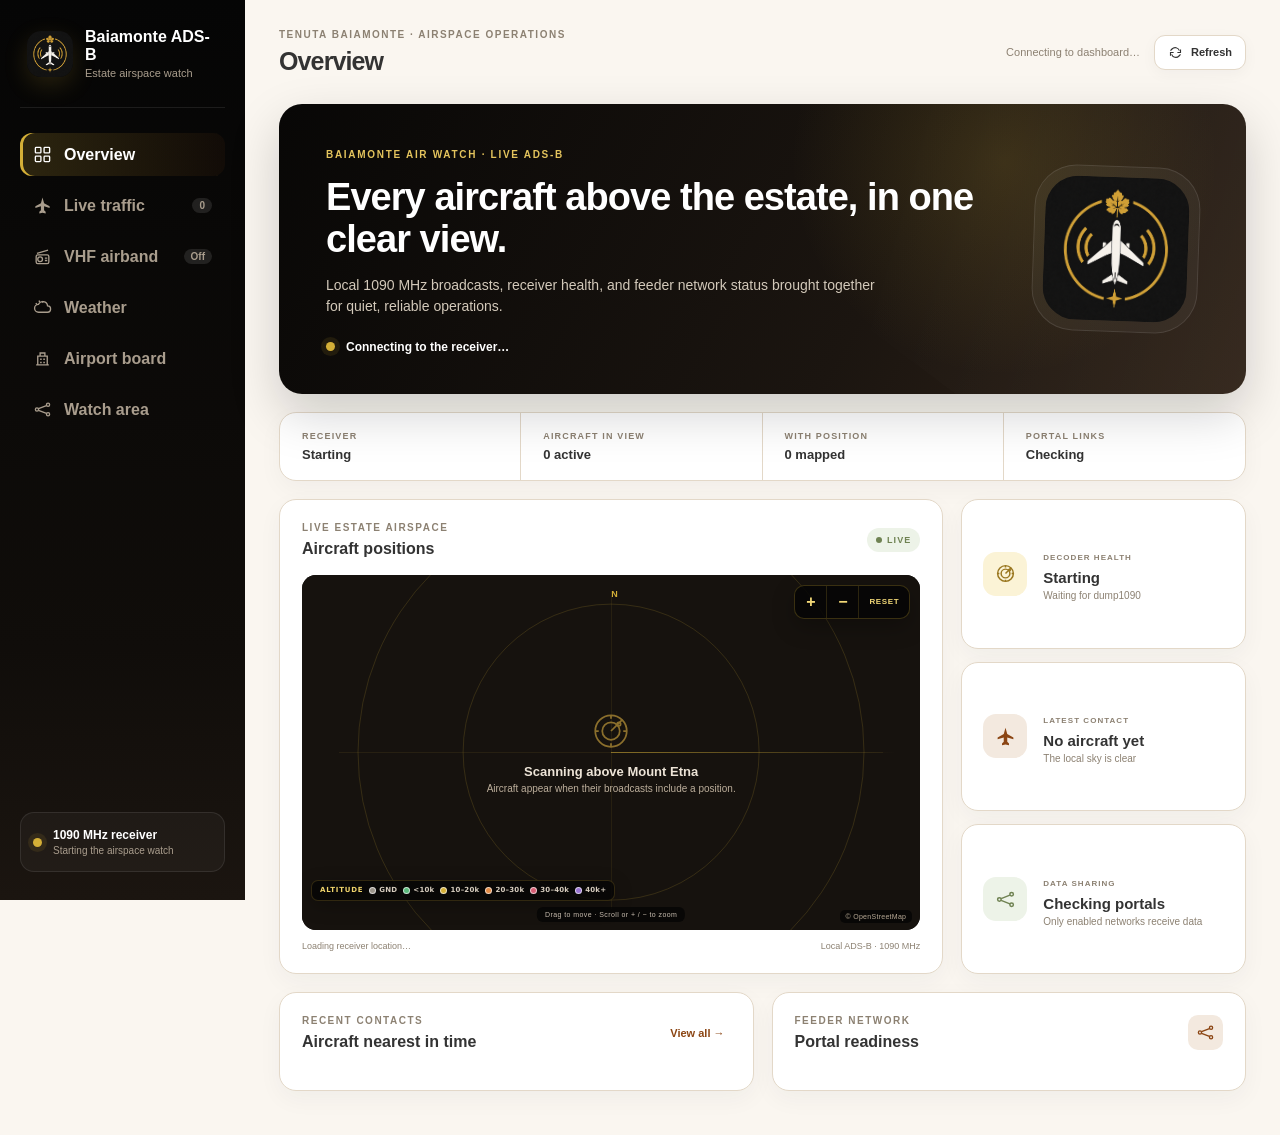
==== commit ee123084: "Support stable dual SDR recovery" ====
--- a/baiamonte_adsb/dashboard/web/index.html
+++ b/baiamonte_adsb/dashboard/web/index.html
@@ -91,9 +91,10 @@
   </div>
   <script src="map.js?v=150"></script>
   <script src="airport.js?v=200"></script>
-  <script src="app.js?v=233"></script>
+  <script src="app.js?v=240"></script>
   <script src="theme-control.js?v=230"></script>
-  <script src="operations.js?v=220"></script>
+  <script src="operations.js?v=234"></script>
   <script src="adsbhub-health.js?v=233"></script>
+  <script src="adsbhub-access.js?v=234"></script>
 </body>
 </html>
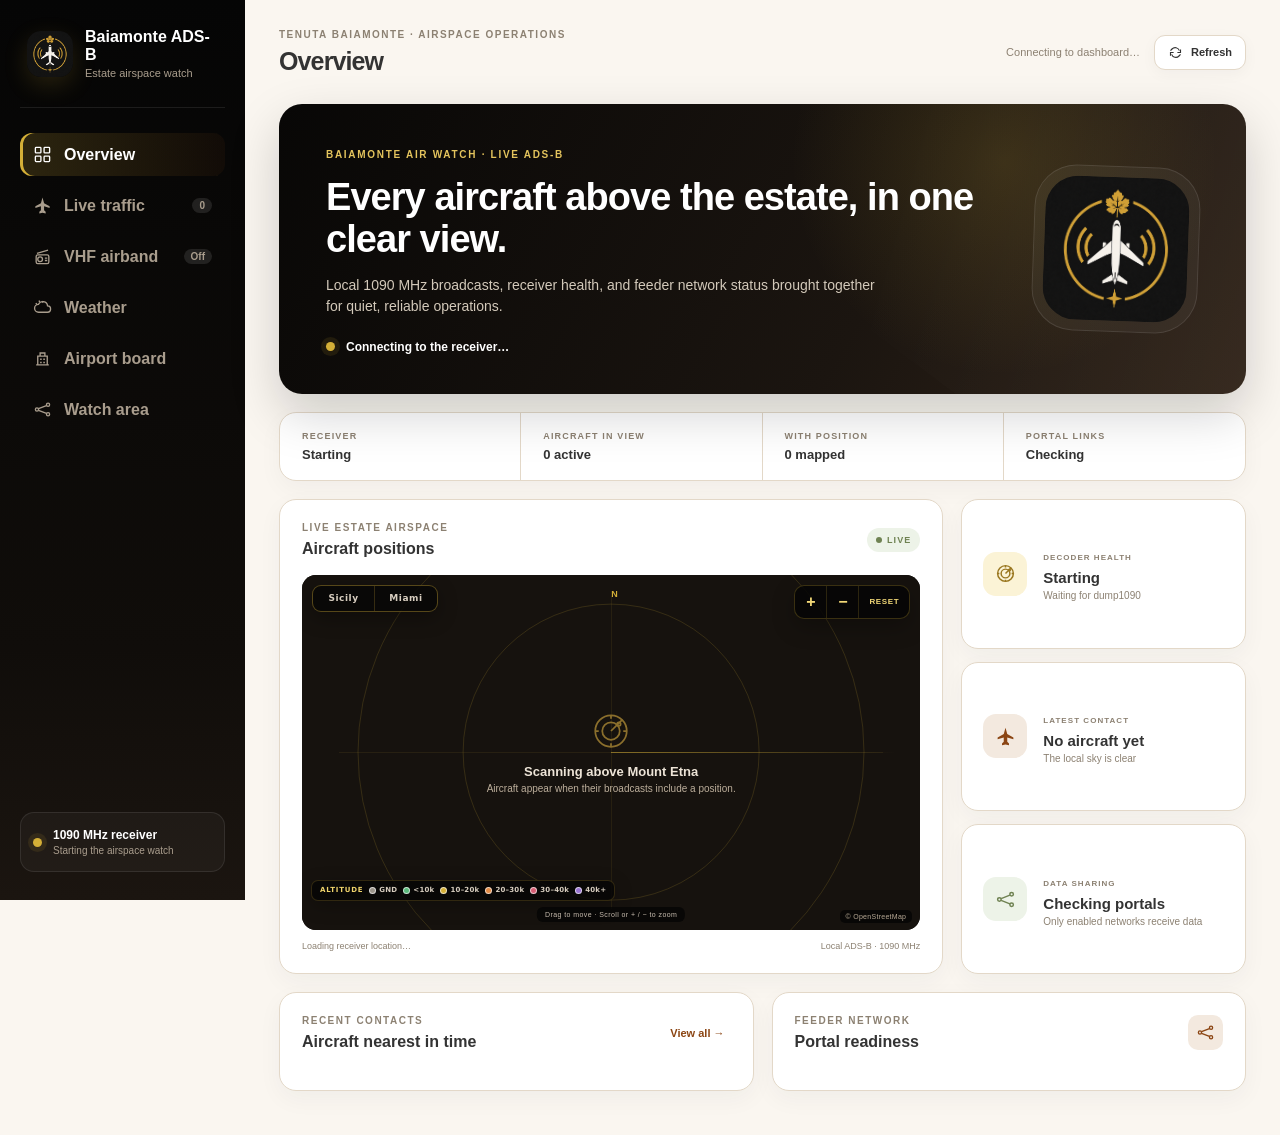
==== commit a13e3d5d: "Fix aircraft visibility on overview and TV maps" ====
--- a/baiamonte_adsb/dashboard/web/index.html
+++ b/baiamonte_adsb/dashboard/web/index.html
@@ -17,6 +17,7 @@
   <link rel="stylesheet" href="map-theme.css?v=150">
   <link rel="stylesheet" href="weather-theme.css?v=130">
   <link rel="stylesheet" href="interaction-theme.css?v=130">
+  <link rel="stylesheet" href="site-focus.css?v=251">
   <link rel="stylesheet" href="detail-theme.css?v=141">
   <link rel="stylesheet" href="airband-theme.css?v=200">
   <link rel="stylesheet" href="operations-theme.css?v=200">
@@ -82,6 +83,10 @@
           </div>
           <p class="adsbhub-help" id="adsbhub-help">In ADSBHub, select Client mode and Raw protocol, then enter the public address shown above as Station Host (IP).</p>
         </article>
+        <article class="panel adsbhub-panel">
+          <div class="panel-head"><div><p>RAHAMIN ADS-B · MIAMI</p><h3>Private receiver proxy</h3></div><span class="badge neutral" id="miami-proxy-badge">Starting</span></div>
+          <div class="adsbhub-routes"><div><small>DISPLAY FEED</small><b id="miami-proxy-detail">Waiting for Miami</b><span id="miami-proxy-note">Receiver-local targets only · never retransmitted</span></div></div>
+        </article>
         <div id="portal-grid" class="portal-grid"></div>
         <article class="panel privacy"><span class="route-icon"><svg><use href="#i-network"/></svg></span><div><p>BAIAMONTE DATA POLICY</p><h3>Your keys stay inside Home Assistant</h3><span>This dashboard reports only whether a portal is enabled and configured. It never exposes sharing keys, feeder IDs, UUIDs, or sharecodes.</span></div></article>
       </section>
@@ -94,7 +99,9 @@
   <script src="app.js?v=240"></script>
   <script src="theme-control.js?v=230"></script>
   <script src="operations.js?v=234"></script>
+  <script src="miami-proxy.js?v=250"></script>
   <script src="adsbhub-health.js?v=233"></script>
   <script src="adsbhub-access.js?v=234"></script>
+  <script src="site-focus.js?v=251"></script>
 </body>
 </html>
--- a/baiamonte_adsb/dashboard/web/site-focus.css
+++ b/baiamonte_adsb/dashboard/web/site-focus.css
@@ -0,0 +1,3 @@
+.site-focus-controls{position:absolute;top:10px;left:10px;z-index:12;display:flex;overflow:hidden;border:1px solid rgba(212,175,55,.38);border-radius:9px;background:rgba(8,7,6,.86);box-shadow:0 6px 20px rgba(0,0,0,.32)}
+.site-focus-controls button{min-width:62px;padding:8px 11px;border:0;border-right:1px solid rgba(212,175,55,.22);background:transparent;color:#d8cec0;font:800 9px/1 system-ui,sans-serif;letter-spacing:.06em;cursor:pointer}
+.site-focus-controls button:last-child{border-right:0}.site-focus-controls button.active{background:#d4af37;color:#17130f}
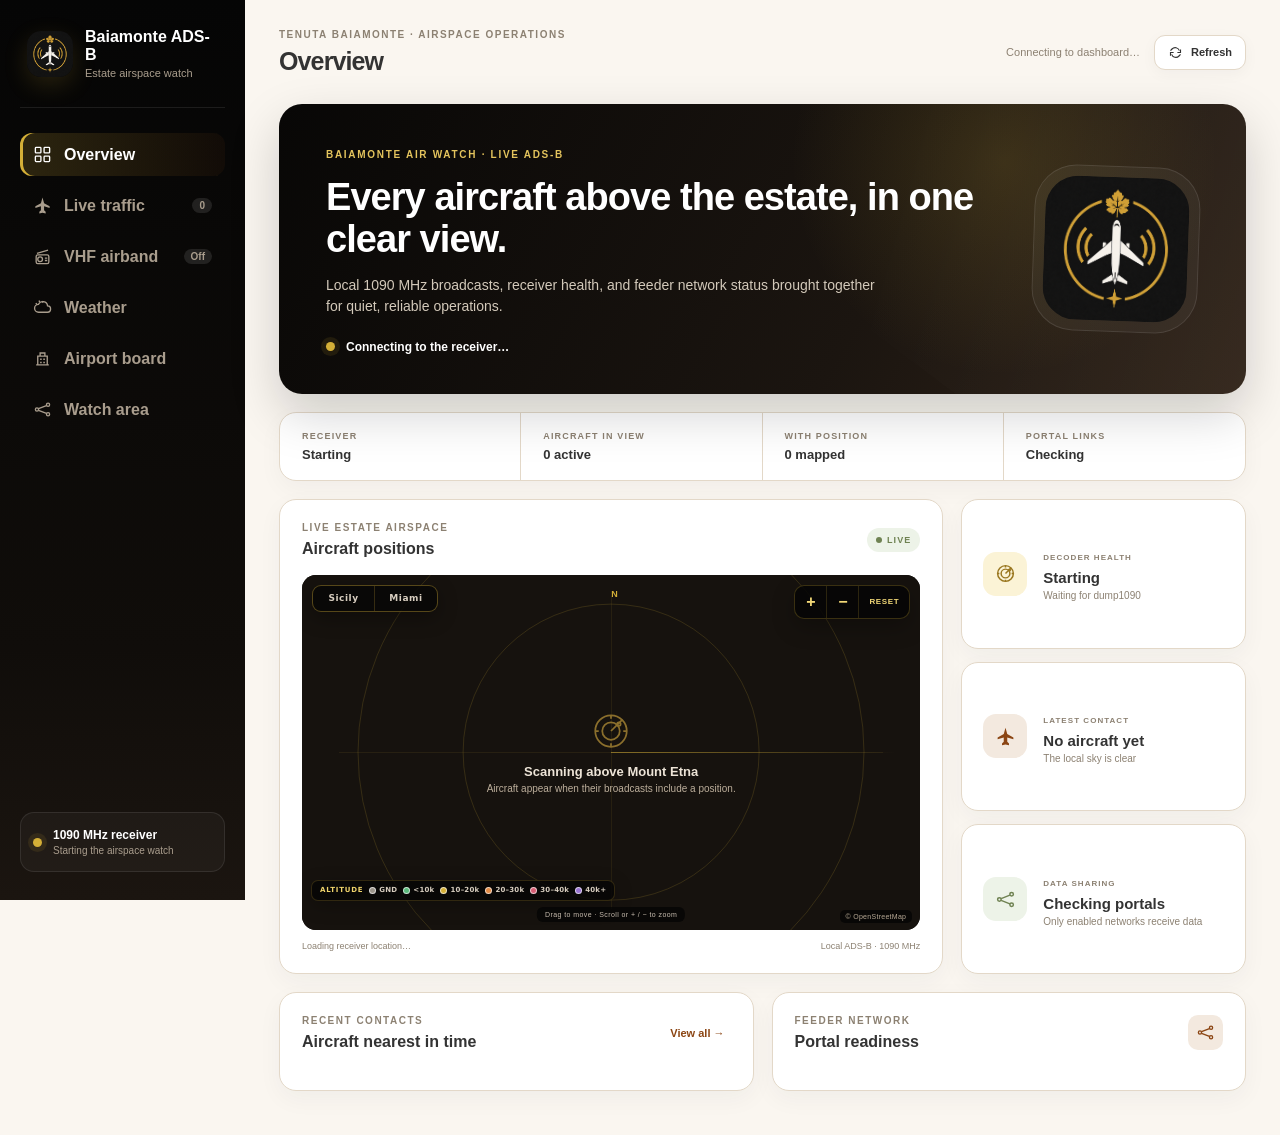
==== commit 1feee719: "Keep all proxy targets visible on maps" ====
--- a/baiamonte_adsb/dashboard/web/index.html
+++ b/baiamonte_adsb/dashboard/web/index.html
@@ -94,7 +94,7 @@
       <section class="page" id="airport"><div class="section-head"><div><button class="back-button" data-go="overview">← Back to overview</button><p>CATANIA MOVEMENTS</p><h2><span id="airport-code">LICC</span> airport board</h2><span id="airport-source">OpenSky observed movements</span></div><button class="badge board-refresh" id="airport-refresh">Refresh board</button></div><div class="airport-columns"><article class="panel"><div class="panel-head"><div><p>ARRIVALS</p><h3>Recent and expected inbound</h3></div></div><div id="arrival-board" class="movement-board"><div class="empty">Open the board to load movements.</div></div></article><article class="panel"><div class="panel-head"><div><p>DEPARTURES</p><h3>Recent and expected outbound</h3></div></div><div id="departure-board" class="movement-board"><div class="empty">Open the board to load movements.</div></div></article></div><p class="airport-notice" id="airport-notice">Free mode shows observed OpenSky movements. Optional FlightAware AeroAPI adds schedules, gates, and live status.</p></section>
     </main>
   </div>
-  <script src="map.js?v=150"></script>
+  <script src="map.js?v=252"></script>
   <script src="airport.js?v=200"></script>
   <script src="app.js?v=240"></script>
   <script src="theme-control.js?v=230"></script>
@@ -102,6 +102,6 @@
   <script src="miami-proxy.js?v=250"></script>
   <script src="adsbhub-health.js?v=233"></script>
   <script src="adsbhub-access.js?v=234"></script>
-  <script src="site-focus.js?v=251"></script>
+  <script src="site-focus.js?v=252"></script>
 </body>
 </html>
